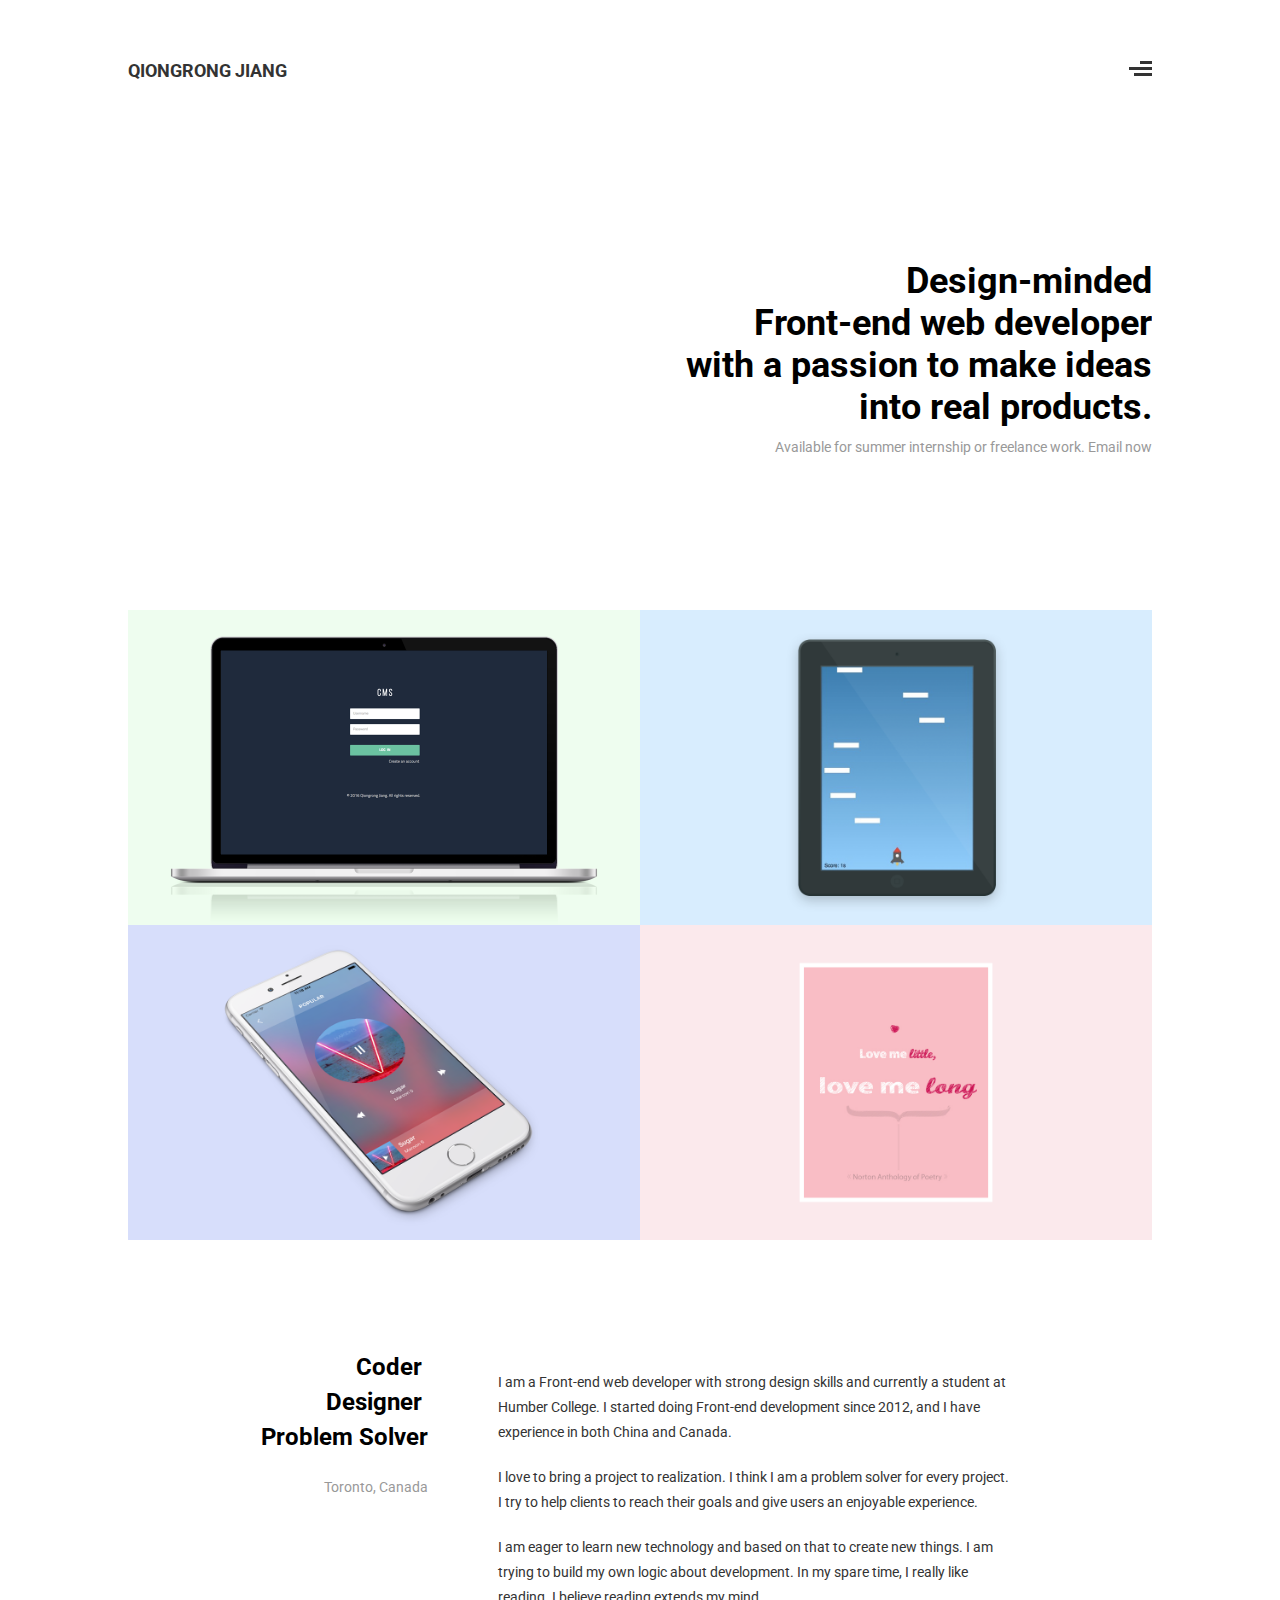
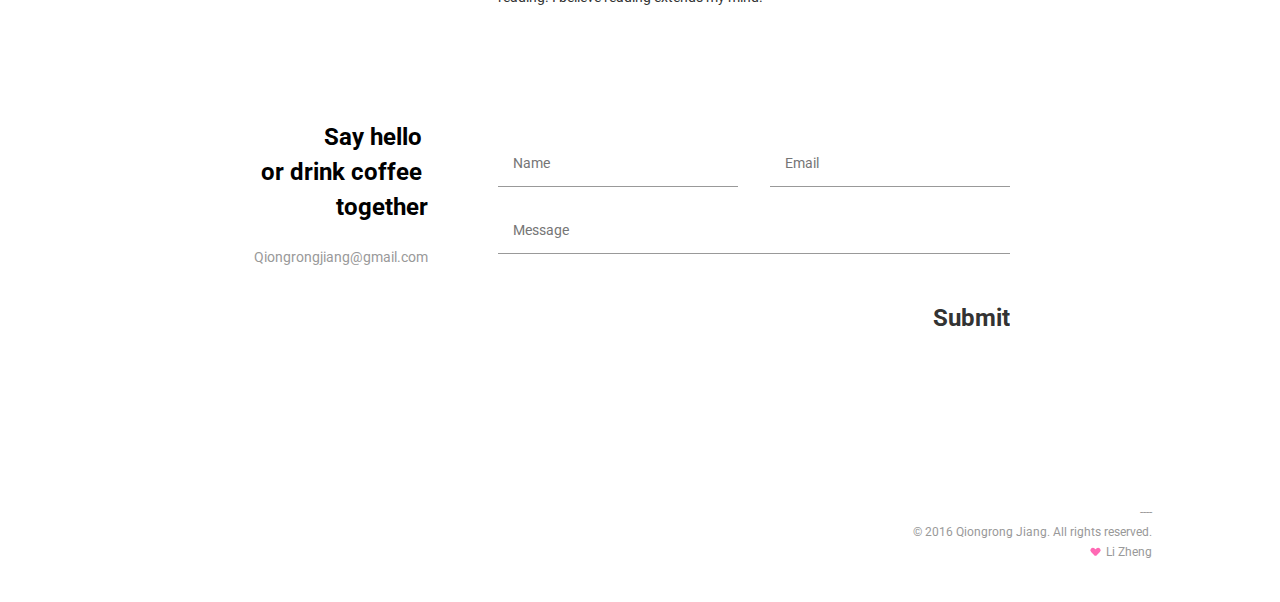
==== index.html @ fb18b901 "first commit" ====
<!DOCTYPE html>
<html lang="en">
<head>
	<meta charset="UTF-8">
	<title>Qiongrong Jiang - Portfolio</title>
	<link href='https://fonts.googleapis.com/css?family=Roboto:400,300,500,700' rel='stylesheet' type='text/css'>
	<link rel="stylesheet" href="css/main.css">
</head>
<body>
	<main class="main-wrapper">
		<!-- main header -->
		<header class="main-header">
			<a href="http://qiongrongjiang.com/" class="logo">QIONGRONG JIANG</a>
			<nav class="main-nav">
				<ul class="nav__list">
					<li>
						<a href="#work" class="line-through">Work</a>
					</li>
					<li>
						<a href="#about" class="line-through">About</a>
					</li>
					<li>
						<a href="#contact" class="line-through">Contact</a>
					</li>
				</ul>
				<ul class="nav__icon">
					<li class="icon__line icon--top transition"></li>
					<li class="icon__line icon--mid transition"></li>
					<li class="icon__line icon--bottom transition"></li>
					<li class="icon__arrow"></li>
				</ul>
			</nav>
		</header>

		<!-- main content -->
		<div class="main-content">
			<!-- intro -->
			<div class="content__intro float--right text-align--right color--darkgrey">
				<h2>Design-minded<br>Front-end web developer<br>with a passion to make ideas<br>into real products. </h2>
				<p>Available for summer internship or freelance work. <a href="mailto:qiongrongjiang@gmail.com" class="line-through">Email</a> now</p>
			</div>
			<!-- work -->
			<ul class="work__list clear--both" id="work">
				<li class="work__showcase float--left">
					<a href="cms.html">
						<img src="img/cms.png" alt="">
						<div class="work__info">
							<h3>Custom CMS</h3>
							<p>----</p>
							<p>HTML5 , PHP</p>
						</div>
					</a>
				</li>
				<li class="work__showcase float--left">
					<a href="http://qiongrongjiang.com/rocket">
						<img src="img/game.png" alt="">
						<div class="work__info">
							<h3>Rock Rocket</h3>
							<p>----</p>
							<p>CSS3 Canvas , JQuery</p>
						</div>
					</a>
				</li>
				<li class="work__showcase float--left">
					<a href="music.html">
						<img src="img/music.png" alt="">
						<div class="work__info">
							<h3>Music App</h3>
							<p>----</p>
							<p>App Design , Swift</p>
						</div>
					</a>
				</li>
				<li class="work__showcase float--left">
					<a href="poster.html">
						<img src="img/poster.png" alt="">
						<div class="work__info">
							<h3>Typography Poster</h3>
							<p>----</p>
							<p>Typography Design , Photoshop</p>
						</div>
					</a>
				</li>
			</ul>
			<!-- about -->
			<div class="main-sub" id="about">
				<aside class="sub-sidebar float--left text-align--right color--darkgrey">
					<h2>Coder <br>Designer <br>Problem Solver</h2>
					<p>Toronto, Canada</p>
				</aside>
				<div class="sub-content float--left">
					<p>I am a Front-end web developer with strong design skills and currently a student at Humber College. I started doing Front-end development since 2012, and I have experience in both China and Canada.</p>
					<p>I love to bring a project to realization. I think I am a problem solver for every project. I try to help clients to reach their goals and give users an enjoyable experience.</p>
					<p>I am eager to learn new technology and based on that to create new things. I am trying to build my own logic about development. In my spare time, I really like reading. I believe reading extends my mind.</p>
				</div>
			</div>
			<!-- contact -->
			<div class="main-sub" id="contact">
				<aside class="sub-sidebar float--left text-align--right color--darkgrey">
					<h2>Say hello <br>or drink coffee <br>together</h2>
					<p><a href="mailto:qiongrongjiang@gmail.com">Qiongrongjiang@gmail.com</a></p>
				</aside>
				<div class="sub-content float--left">
					<form action="" class="contact__form">
						<input type="text" placeholder="Name" class="contact__input input--short float--left">
						<input type="text" placeholder="Email" class="contact__input input--short float--right">
						<input type="text" placeholder="Message" class="contact__input input--long">
						<input type="submit" name="Submit" class="contact__submit float--right">
					</form>
				</div>
			</div>
		</div>
		
		<!-- main footer -->
		<footer class="main-footer text-align--right color--darkgrey">
			<p>----</p>
			<p class="footer__copyright">© 2016 Qiongrong Jiang. All rights reserved.</p>
			<p><a href="http://mao.li/" title="I Love U" class="footer__link iloveu hover__color--pink"><span class="myheart background--pink"></span>Li Zheng</a></p>
		</footer>
	</main>
	<script src="http://code.jquery.com/jquery-1.12.0.min.js"></script>
	<script src="js/main.js"></script>
</body>
</html>
---- css/main.css ----
/***************
	Basics
***************/
*{
	padding: 0;
	margin: 0;
	font-family: 'Roboto', sans-serif;
}
a{
	text-decoration: none;
}
li{
	list-style: none;
}
p{
	line-height: 25px;
}
.clear--both{
	clear: both;
}
.float--left{
	float: left;
}
.float--right{
	float: right;
}
.text-align--right{
	text-align: right;
}
.transition{
	-webkit-transition: all 0.3s ease-in-out;
	-moz-transition: all 0.3s ease-in-out;
	-ms-transition: all 0.3s ease-in-out;
	-o-transitio: all 0.3s ease-in-out;
	transition: all 0.3s ease-in-out;
}
.line-through{
	z-index: 0;
}
.line-through:before{
	border-bottom: 2px solid #ff69b4;
	content: "";
	height: 50%;
	width: 0%;
	z-index: -99;
	-webkit-transition: width 0.4s ease-in-out;
	-moz-transition: width 0.4s ease-in-out;
	-ms-transition: width 0.4s ease-in-out;
	-o-transitio: width 0.4s ease-in-out;
	transition: width 0.4s ease-in-out;
}

/***************
	Commons
***************/
a,
.color--darkgrey p{
	color: #999;
}
p,
h3,
.logo,
.contact__submit{
	color: #333;
}
.hover__color--pink:hover,
.color--pink{
	color: #ff69b4;
}
p,
.main-nav,
.contact__input{
	font-size: 14px;
}
h3,
.contact__submit{
	font-size: 24px;
}
.main-wrapper,
.hero-img{
	width: 1024px;
}
.main-header,
.main-footer{
	height: 100px;
}
.line-through--active:before,
.line-through:hover:before,
.work__showcase:before{
	width: 100%;
}
.nav__icon,
.icon--mid,
.nav__icon:hover .icon__line,
.icon__line:hover,
.icon__line--animate__width{
	width: 23px;
}
.work__showcase,
.work__list img,
.work__info,
.sub-content{
	width: 512px;
}
.nav__icon,
.line-through,
.work__showcase,
.footer__link{
	position: relative;
}
.line-through:before,
.nav__icon li,
.work__showcase:before,
.work__info,
.myheart:before,
.myheart:after{
	position: absolute;
}
.icon--top,
.myheart:before,
.myheart:after{
	top: 3px;
}
.icon--mid,
.icon__line--animate__top{
	top: 9px;
}
.main-header,
.main-nav,
.nav__list{
	display: flex;
}
.icon__arrow,
.nav__list li{
	display: none;
}
.nav__list--show li,
.work__showcase:before,
.work__list img,
.contact__submit{
	display: block;
}
.nav__icon,
.work__showcase,
.contact__submit{
	cursor: pointer;
}
.work__list,
.content__intro,
.main-sub{
	overflow: hidden;
}
.work__showcase:before,
.work__info{
	opacity: 0;
}
.work__showcase,
.work__showcase:hover:before,
.work__showcase:hover .work__info{
	opacity: 1;
}
.main-sub p,
.contact__input{
	margin-top: 20px;
}
.myheart:before,
.myheart:after{
	content: "";
	background: #ff69b4;
	width: 5px;
	height: 8px;
	border-radius: 10px 10px 0 0;
}
.main-footer p,
.footer__link{
	font-size: 12px;
	line-height: 20px;
}
/***************
   Main Content
***************/
.main-wrapper{
	margin: 0 auto;
}

/***************
   	Header
***************/
.main-header{
	margin: 50px 0;
	justify-content: space-between;
}
.logo{
	font-size: 18px;
	font-weight: bold;
	margin-top: 10px;
}
nav a{
	color:#666;
}
.nav__icon{
	height: 21px;
	margin-top: 8px;
}
.icon__line{
	height: 3px;
	background: #333;
	-webkit-transition: all 0.3s ease-in-out;
	-moz-transition: all 0.3s ease-in-out;
	-o-transition: all 0.3s ease-in-out;
	transition: all 0.3s ease-in-out;
	right: 0;
}
.icon--top{
	width: 12px;
}
.icon--bottom{
	width: 18px;
	top: 15px;
}
.icon__arrow{
	width: 5px;
	height: 5px;
	border-right: 2px solid #333;
	border-top: 2px solid #333;
	-webkit-transform: rotate(-135deg);
	-moz-transform: rotate(-135deg);
	-ms-transform: rotate(-135deg);
	-o-transform: rotate(-135deg);
	transform: rotate(-135deg);
	top: 7px;
	left: 0;
}
.nav__icon:hover .icon__line,
.icon__line:hover{
	-webkit-transition: all 0.3s ease-in-out;
	-moz-transition: all 0.3s ease-in-out;
	-o-transition: all 0.3s ease-in-out;
	transition: all 0.3s ease-in-out;
}
.rotate{
	-webkit-transform: rotate(-180deg);
	-ms-transform: rotate(-180deg);
	-o-transform: rotate(-180deg);
	transform: rotate(-180deg);
}
.rotate-oppsite{
	-webkit-transform: rotate(180deg);
	-ms-transform: rotate(180deg);
	-o-transform: rotate(180deg);
	transform: rotate(180deg);
}
.nav__list{
	margin-right: 50px;
}
.nav__list li{
	margin: 10px 20px;
}
.nav__list--show,
.nav__list--show li{
	margin-right: 0;
}

/****
intro
***/
.content__intro{
	margin: 60px 0 150px;
	width: 700px;
}
.content__intro h2{
	font-size: 36px;
	margin-bottom: 7px;
}
.content__intro .line-through:before{
	height: 75%;
}

/****
work
***/

.work__showcase{
	height: 315px;
	margin-top: 0;
}
.work__showcase:before{
	content: "";
	height: 100%;
	background: white;
	-webkit-transition: all 0.5s ease-in-out;
	-o-transition: all 0.5s ease-in-out;
	transition: all 0.5s ease-in-out;
}
.work__info{
	top: 40%;
	left: 0;
	text-align: center;
	-webkit-transition: all 0.5s ease-in-out;
	-o-transition: all 0.5s ease-in-out;
	transition: all 0.5s ease-in-out;
}

/***************
main sub content
***************/
.main-sub{
	margin-top: 110px;
}
.sub-sidebar{
	width: 300px;
	margin-right: 70px;
}
.sub-sidebar h2{
	line-height: 35px;
}

/****
contact
***/
.contact__input{
	border:none;
	border-bottom: 1px solid #999;
	padding: 15px;
	outline: none;
}
.contact__submit{
	border:none;
	background: none;
	font-weight: 700;
	margin-top: 50px;
}
.input--short{
	width: 210px;
}
.input--long{
	width: 482px;
}

/***********
	Footer
************/
.main-footer{
	margin-top: 170px;
}
.myheart{
	display: inline-block;
	width: 10px;
	height: 9px;
}
.myheart:before{
	left: -1px;
	-webkit-transform: rotate(-45deg);
	-moz-transform: rotate(-45deg);
	-ms-transform: rotate(-45deg);
	-o-transform: rotate(-45deg);
	transform: rotate(-45deg);
	-webkit-transform-origin: 0 100%;
	-moz-transform-origin: 0 100%;
	-ms-transform-origin: 0 100%;
	-o-transform-origin: 0 100%;
	transform-origin: 0 100%;
}
.myheart:after{
	left: -5px;
	-webkit-transform: rotate(45deg);
	-moz-transform: rotate(45deg);
	-ms-transform: rotate(45deg);
	-o-transform: rotate(45deg);
	transform: rotate(45deg);
	-webkit-transform-origin: 100% 100%;
	-moz-transform-origin: 100% 100%;
	-ms-transform-origin: 100% 100%;
	-o-transform-origin: 100% 100%;
	transform-origin: 100% 100%;
}
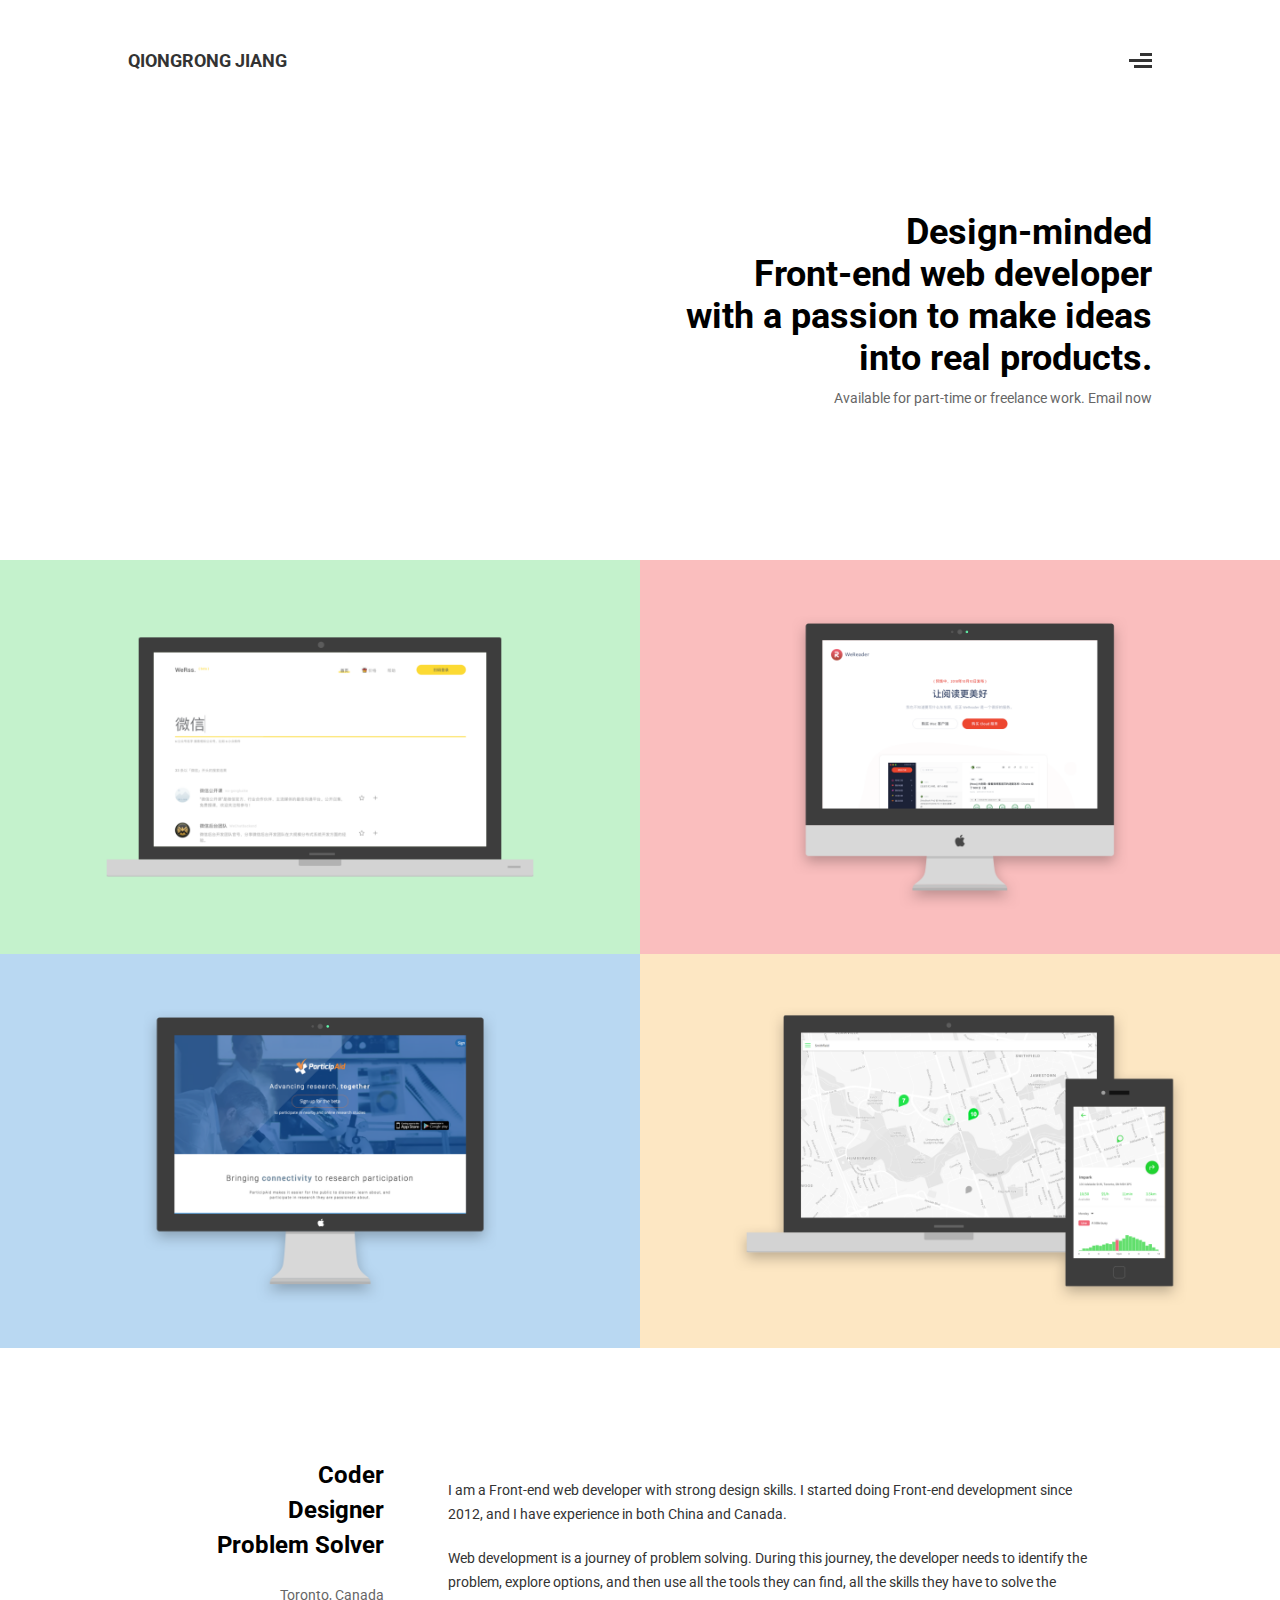
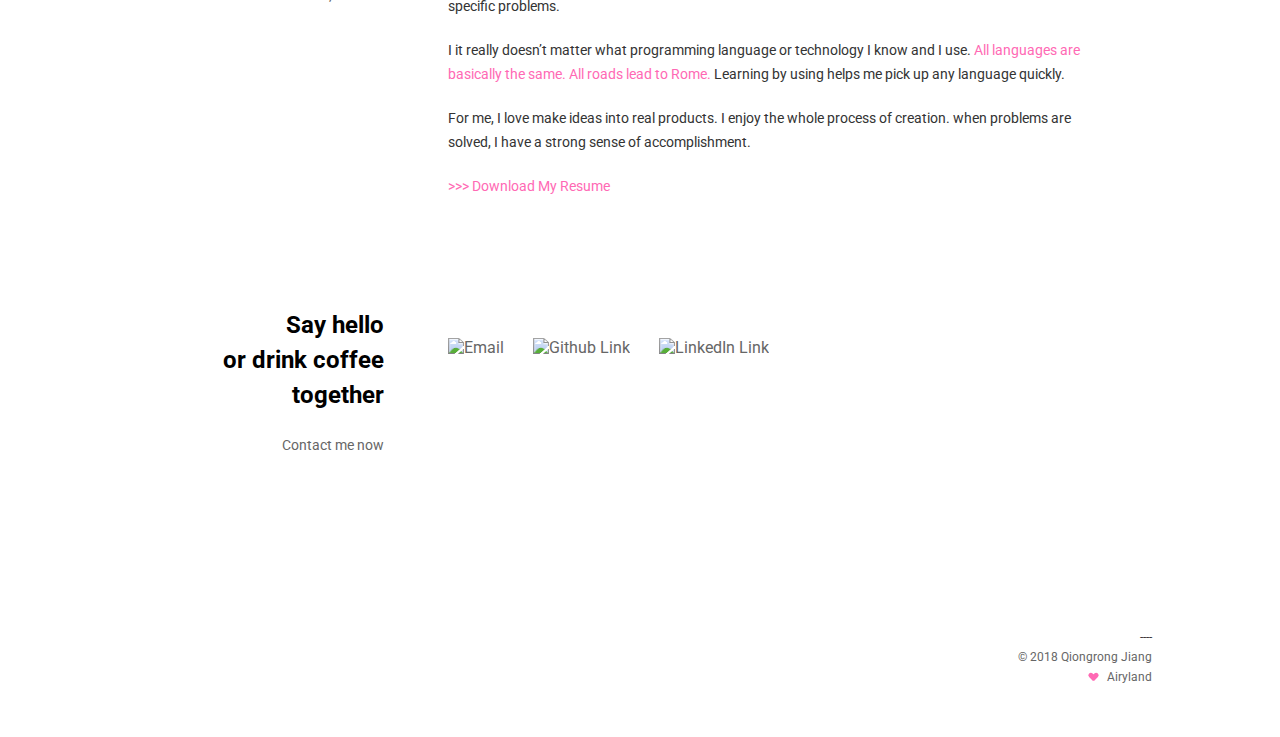
==== commit cc3157db: "tweaks" ====
--- a/index.html
+++ b/index.html
@@ -1,128 +1,256 @@
 <!DOCTYPE html>
 <html lang="en">
-<head>
-	<meta charset="UTF-8">
-	<title>Qiongrong Jiang - Portfolio</title>
-	<link href='https://fonts.googleapis.com/css?family=Roboto:400,300,500,700' rel='stylesheet' type='text/css'>
-	<link rel="stylesheet" href="css/main.css">
-</head>
-<body>
-	<main class="main-wrapper">
-		<!-- main header -->
-		<header class="main-header">
-			<a href="http://qiongrongjiang.com/" class="logo">QIONGRONG JIANG</a>
-			<nav class="main-nav">
-				<ul class="nav__list">
-					<li>
-						<a href="#work" class="line-through">Work</a>
-					</li>
-					<li>
-						<a href="#about" class="line-through">About</a>
-					</li>
-					<li>
-						<a href="#contact" class="line-through">Contact</a>
-					</li>
-				</ul>
-				<ul class="nav__icon">
-					<li class="icon__line icon--top transition"></li>
-					<li class="icon__line icon--mid transition"></li>
-					<li class="icon__line icon--bottom transition"></li>
-					<li class="icon__arrow"></li>
-				</ul>
-			</nav>
-		</header>
-
-		<!-- main content -->
-		<div class="main-content">
-			<!-- intro -->
-			<div class="content__intro float--right text-align--right color--darkgrey">
-				<h2>Design-minded<br>Front-end web developer<br>with a passion to make ideas<br>into real products. </h2>
-				<p>Available for summer internship or freelance work. <a href="mailto:qiongrongjiang@gmail.com" class="line-through">Email</a> now</p>
+	<head>
+		<meta charset="UTF-8">
+		<meta name="viewport" content="width=device-width,initial-scale=1,user-scalable=0">
+		<title>Qiongrong Jiang - Portfolio</title>
+		<link href='https://fonts.googleapis.com/css?family=Roboto:400,300,500,700' rel='stylesheet' type='text/css'>
+		<link rel="stylesheet" href="css/main.css">
+	</head>
+
+	<body>
+		<main class="main-wrapper">
+			<!-- main header -->
+			<header class="main-header container">
+				<a
+					href="http://qiongrongjiang.com/"
+					class="logo">
+					QIONGRONG JIANG
+				</a>
+
+				<nav class="main-nav">
+					<a
+						href="#work"
+						class="line-through nav__item">
+						Work
+					</a>
+
+					<a
+						href="#about"
+						class="line-through nav__item">
+						About
+					</a>
+
+					<a
+						href="#contact"
+						class="line-through nav__item">
+						Contact
+					</a>
+
+					<ul class="nav__icon">
+						<li class="icon__line icon--top"></li>
+						<li class="icon__line icon--mid"></li>
+						<li class="icon__line icon--bottom"></li>
+						<li class="icon__arrow"></li>
+					</ul>
+				</nav>
+			</header>
+
+			<!-- main content -->
+			<div class="main-content">
+				<!-- intro -->
+				<div class="content__slogan container">
+					<div class="content__intro">
+						<h2>
+							Design-minded<br>Front-end web developer<br>with a passion to make ideas<br>into real products.
+						</h2>
+
+						<p class="caption">
+							Available for part-time or freelance work.
+							<a
+								href="mailto:qiongrongjiang@gmail.com"
+								class="line-through">Email</a>
+							now
+						</p>
+					</div>
+				</div>
+
+				<!-- work -->
+				<div
+					class="work__list"
+					id="work">
+					<div class="work__showcase">
+						<a
+							href="https://werss.app/"
+							target="_blank">
+							<img
+								src="img/werss.png"
+								alt="WeRss">
+
+							<div class="work__info">
+								<h3>WeRss</h3>
+								<p>----</p>
+								<p>Design , Vue.js</p>
+							</div>
+						</a>
+					</div>
+
+					<div class="work__showcase">
+						<a
+							href="https://wereader.app/"
+							target="_blank">
+							<img
+								src="img/wereader.png"
+								alt="WeReader">
+
+							<div class="work__info">
+								<h3>WeReader</h3>
+								<p>----</p>
+								<p>Design , Electron , Vue.js</p>
+							</div>
+						</a>
+					</div>
+
+					<div class="work__showcase">
+						<a href="participaid.html">
+							<img
+								src="img/participaid.png"
+								alt="ParticipAid">
+
+							<div class="work__info">
+								<h3>ParticipAid</h3>
+								<p>----</p>
+								<p>JQuery , Twig , Symfony</p>
+							</div>
+						</a>
+					</div>
+
+					<div class="work__showcase">
+						<a href="espacio.html">
+							<img
+								src="img/espacio.png"
+								alt="Espacio">
+
+							<div class="work__info">
+								<h3>Espacio</h3>
+								<p>----</p>
+								<p>Vue.js , Webpack , Node.js</p>
+							</div>
+						</a>
+					</div>
+				</div>
+
+				<!-- about -->
+				<div
+					class="main-sub"
+					id="about">
+					<aside class="sub-sidebar">
+						<h2>
+							Coder<br>Designer<br>Problem Solver
+						</h2>
+
+						<p class="caption">
+							Toronto, Canada
+						</p>
+					</aside>
+
+					<div class="sub-content">
+						<p>
+							I am a Front-end web developer with strong design skills. I started doing Front-end development since 2012, and I have experience in both China and Canada.
+						</p>
+
+						<p>
+							Web development is a journey of problem solving. During this journey, the developer needs to identify the problem, explore options, and then use all the tools they can find, all the skills they have to solve the specific problems.
+						</p>
+
+						<p>
+							I it really doesn’t matter what programming language or technology I know and I use. <span class="color--pink">All languages ​​are basically the same. All roads lead to Rome.</span> Learning by using helps me pick up any language quickly.
+						</p>
+
+						<p>
+							For me, I love make ideas into real products. I enjoy the whole process of creation. when problems are solved, I have a strong sense of accomplishment.
+						</p>
+
+						<p>
+							<a
+								href="http://qiongrongjiang.com/qiongrongjiang_resume.pdf"
+								class="color--pink"
+								target="_blank">
+								>>> Download My Resume
+							</a>
+						</p>
+					</div>
+				</div>
+
+				<!-- contact -->
+				<div
+					class="main-sub"
+					id="contact">
+					<aside class="sub-sidebar">
+						<h2>
+							Say hello<br>or drink coffee<br>together
+						</h2>
+
+						<p class="caption">
+							Contact me now
+						</p>
+					</aside>
+
+					<div class="sub-content">
+						<ul class="contact__list">
+							<li class="contact__item">
+								<a
+									href="mailto:qiongrongjiang@gmail.com"
+									title="Email">
+									<img
+										src="img/email.png"
+										alt="Email"
+										width="50">
+								</a>
+							</li>
+
+							<li class="contact__item">
+								<a
+									href="https://github.com/QiongrongJiang"
+									title="Github"
+									target="_blank">
+									<img
+										src="img/github.png"
+										alt="Github Link"
+										width="50">
+								</a>
+							</li>
+
+							<li class="contact__item">
+								<a
+									href="https://www.linkedin.com/in/qiongrongjiang/"
+									title="LinkedIn"
+									target="_blank">
+									<img
+										src="img/linkedin.png"
+										alt="LinkedIn Link"
+										width="50">
+								</a>
+							</li>
+						</ul>
+					</div>
+				</div>
 			</div>
-			<!-- work -->
-			<ul class="work__list clear--both" id="work">
-				<li class="work__showcase float--left">
-					<a href="cms.html">
-						<img src="img/cms.png" alt="">
-						<div class="work__info">
-							<h3>Custom CMS</h3>
-							<p>----</p>
-							<p>HTML5 , PHP</p>
-						</div>
-					</a>
-				</li>
-				<li class="work__showcase float--left">
-					<a href="http://qiongrongjiang.com/rocket">
-						<img src="img/game.png" alt="">
-						<div class="work__info">
-							<h3>Rock Rocket</h3>
-							<p>----</p>
-							<p>CSS3 Canvas , JQuery</p>
-						</div>
-					</a>
-				</li>
-				<li class="work__showcase float--left">
-					<a href="music.html">
-						<img src="img/music.png" alt="">
-						<div class="work__info">
-							<h3>Music App</h3>
-							<p>----</p>
-							<p>App Design , Swift</p>
-						</div>
-					</a>
-				</li>
-				<li class="work__showcase float--left">
-					<a href="poster.html">
-						<img src="img/poster.png" alt="">
-						<div class="work__info">
-							<h3>Typography Poster</h3>
-							<p>----</p>
-							<p>Typography Design , Photoshop</p>
-						</div>
-					</a>
-				</li>
-			</ul>
-			<!-- about -->
-			<div class="main-sub" id="about">
-				<aside class="sub-sidebar float--left text-align--right color--darkgrey">
-					<h2>Coder -<br>Designer -<br>Problem Solver</h2>
-					<p>Toronto, Canada</p>
-				</aside>
-				<div class="sub-content float--left">
-					<p>I am a Front-end web developer with strong design skills and currently a student at Humber College. I started doing Front-end development since 2012, and I have experience in both China and Canada.</p>
-					<p>I love to bring a project to realization. I think I am a problem solver for every project. I try to help clients to reach their goals and give users an enjoyable experience.</p>
-					<p>I am eager to learn new technology and based on that to create new things. I am trying to build my own logic about development. In my spare time, I really like reading. I believe reading extends my mind.</p>
-				</div>
-			</div>
-			<!-- contact -->
-			<div class="main-sub" id="contact">
-				<aside class="sub-sidebar float--left text-align--right color--darkgrey">
-					<h2>Say hello -<br>or drink coffee -<br>together</h2>
-					<p><a href="mailto:qiongrongjiang@gmail.com">Qiongrongjiang@gmail.com</a></p>
-				</aside>
-				<div class="sub-content float--left">
-					<form action="" class="contact__form">
-						<input type="text" placeholder="Name" class="contact__input input--short float--left">
-						<input type="text" placeholder="Email" class="contact__input input--short float--right">
-						<input type="text" placeholder="Message" class="contact__input input--long">
-						<input type="submit" name="Submit" class="contact__submit float--right">
-					</form>
-				</div>
-			</div>
-		</div>
-		
-		<!-- main footer -->
-		<footer class="main-footer text-align--right color--darkgrey">
-			<p>----</p>
-			<p class="footer__copyright">© 2016 Qiongrong Jiang. All rights reserved.</p>
-			<p><a href="http://mao.li/" title="I Love U" class="footer__link iloveu hover__color--pink"><span class="myheart background--pink"></span>Li Zheng</a></p>
-		</footer>
-	</main>
-	<script src="http://code.jquery.com/jquery-1.12.0.min.js"></script>
-	<script src="js/main.js"></script>
-</body>
-</html>+
+			<!-- main footer -->
+			<footer class="main-footer container">
+				<p>
+					----
+				</p>
+
+				<p class="caption">
+					© 2018 Qiongrong Jiang
+				</p>
+
+				<p>
+					<a
+						href="https://github.com/airyland/vux"
+						title="I Love U"
+						class="footer__link iloveu hover__color--pink"
+						target="_blank">
+						<span class="myheart background--pink"></span>
+						Airyland
+					</a>
+				</p>
+			</footer>
+		</main>
+
+		<script src="http://code.jquery.com/jquery-1.12.0.min.js"></script>
+		<script src="js/main.js"></script>
+	</body>
+</html>
--- a/css/main.css
+++ b/css/main.css
@@ -1,45 +1,52 @@
 /***************
 	Basics
 ***************/
-*{
+* {
 	padding: 0;
 	margin: 0;
 	font-family: 'Roboto', sans-serif;
 }
-a{
+
+a {
 	text-decoration: none;
 }
-li{
+
+li {
 	list-style: none;
 }
-p{
-	line-height: 25px;
-}
-.clear--both{
-	clear: both;
-}
-.float--left{
-	float: left;
-}
-.float--right{
-	float: right;
-}
-.text-align--right{
-	text-align: right;
-}
-.transition{
-	-webkit-transition: all 0.3s ease-in-out;
-	-moz-transition: all 0.3s ease-in-out;
-	-ms-transition: all 0.3s ease-in-out;
-	-o-transitio: all 0.3s ease-in-out;
-	transition: all 0.3s ease-in-out;
-}
-.line-through{
+
+p {
+	line-height: 24px;
+}
+
+h3 {
+	font-size: 24px;
+}
+
+.flexbox {
+	display: flex;
+}
+
+.container {
+	max-width: 1024px;
+	padding: 0 25px;
+	margin: 0 auto;
+}
+
+a,
+.caption {
+	color: #666;
+}
+
+.line-through {
+	position: relative;
 	z-index: 0;
 }
-.line-through:before{
+
+.line-through:before {
 	border-bottom: 2px solid #ff69b4;
 	content: "";
+	position: absolute;
 	height: 50%;
 	width: 0%;
 	z-index: -99;
@@ -50,159 +57,87 @@
 	transition: width 0.4s ease-in-out;
 }
 
+.line-through--active:before,
+.line-through:hover:before {
+	width: 100%;
+}
+
 /***************
 	Commons
 ***************/
-a,
-.color--darkgrey p{
-	color: #999;
-}
 p,
 h3,
-.logo,
-.contact__submit{
+.logo {
 	color: #333;
 }
+
 .hover__color--pink:hover,
 .color--pink{
 	color: #ff69b4;
 }
+
 p,
-.main-nav,
-.contact__input{
+.main-nav {
 	font-size: 14px;
 }
-h3,
-.contact__submit{
-	font-size: 24px;
-}
-.main-wrapper,
-.hero-img{
-	width: 1024px;
-}
-.main-header,
-.main-footer{
-	height: 100px;
-}
-.line-through--active:before,
-.line-through:hover:before,
-.work__showcase:before{
+
+.hero-img {
+	height: 100%;
 	width: 100%;
 }
-.nav__icon,
-.icon--mid,
-.nav__icon:hover .icon__line,
-.icon__line:hover,
-.icon__line--animate__width{
-	width: 23px;
-}
-.work__showcase,
-.work__list img,
-.work__info,
-.sub-content{
-	width: 512px;
-}
-.nav__icon,
-.line-through,
-.work__showcase,
-.footer__link{
-	position: relative;
-}
-.line-through:before,
-.nav__icon li,
-.work__showcase:before,
-.work__info,
-.myheart:before,
-.myheart:after{
-	position: absolute;
-}
-.icon--top,
-.myheart:before,
-.myheart:after{
-	top: 3px;
-}
-.icon--mid,
-.icon__line--animate__top{
-	top: 9px;
-}
-.main-header,
-.main-nav,
-.nav__list{
-	display: flex;
-}
+
+.mobile-nav,
 .icon__arrow,
-.nav__list li{
+.nav__item {
 	display: none;
 }
-.nav__list--show li,
-.work__showcase:before,
-.work__list img,
-.contact__submit{
+
+.sec-nav__item {
 	display: block;
 }
-.nav__icon,
-.work__showcase,
-.contact__submit{
-	cursor: pointer;
-}
-.work__list,
-.content__intro,
-.main-sub{
-	overflow: hidden;
-}
-.work__showcase:before,
-.work__info{
-	opacity: 0;
-}
-.work__showcase,
-.work__showcase:hover:before,
-.work__showcase:hover .work__info{
-	opacity: 1;
-}
-.main-sub p,
-.contact__input{
-	margin-top: 20px;
-}
-.myheart:before,
-.myheart:after{
-	content: "";
-	background: #ff69b4;
-	width: 5px;
-	height: 8px;
-	border-radius: 10px 10px 0 0;
-}
-.main-footer p,
-.footer__link{
-	font-size: 12px;
-	line-height: 20px;
-}
+
 /***************
    Main Content
 ***************/
-.main-wrapper{
+.main-wrapper {
 	margin: 0 auto;
+	max-width: 1440px;
 }
 
 /***************
    	Header
 ***************/
-.main-header{
-	margin: 50px 0;
+.main-header {
+	display: flex;
+	margin-top: 50px;
+	margin-bottom: 80px;
 	justify-content: space-between;
 }
-.logo{
+
+.logo {
 	font-size: 18px;
 	font-weight: bold;
-	margin-top: 10px;
-}
-nav a{
-	color:#666;
-}
-.nav__icon{
+	/* margin-top: 10px; */
+}
+
+.main-nav {
+	display: flex;
+	align-items: center;
+}
+
+.nav__item {
+	margin: 0 20px;
+}
+
+.nav__icon {
 	height: 21px;
-	margin-top: 8px;
-}
-.icon__line{
+	margin-left: 50px;
+	cursor: pointer;
+	position: relative;
+}
+
+.icon__line {
+	position: absolute;
 	height: 3px;
 	background: #333;
 	-webkit-transition: all 0.3s ease-in-out;
@@ -211,14 +146,18 @@
 	transition: all 0.3s ease-in-out;
 	right: 0;
 }
-.icon--top{
+
+.icon--top {
 	width: 12px;
 }
-.icon--bottom{
+
+.icon--bottom {
 	width: 18px;
 	top: 15px;
 }
-.icon__arrow{
+
+.icon__arrow {
+	position: absolute;
 	width: 5px;
 	height: 5px;
 	border-right: 2px solid #333;
@@ -231,48 +170,58 @@
 	top: 7px;
 	left: 0;
 }
+
+.icon--top {
+	top: 3px;
+}
+
+.icon--mid,
+.icon__line--animate__top {
+	top: 9px;
+}
+
+.nav__icon,
+.icon--mid,
 .nav__icon:hover .icon__line,
-.icon__line:hover{
-	-webkit-transition: all 0.3s ease-in-out;
-	-moz-transition: all 0.3s ease-in-out;
-	-o-transition: all 0.3s ease-in-out;
-	transition: all 0.3s ease-in-out;
-}
-.rotate{
+.icon__line:hover,
+.icon__line--animate__width {
+	width: 23px;
+}
+
+.rotate {
 	-webkit-transform: rotate(-180deg);
 	-ms-transform: rotate(-180deg);
 	-o-transform: rotate(-180deg);
 	transform: rotate(-180deg);
 }
-.rotate-oppsite{
+
+.rotate-oppsite {
 	-webkit-transform: rotate(180deg);
 	-ms-transform: rotate(180deg);
 	-o-transform: rotate(180deg);
 	transform: rotate(180deg);
 }
-.nav__list{
-	margin-right: 50px;
-}
-.nav__list li{
-	margin: 10px 20px;
-}
-.nav__list--show,
-.nav__list--show li{
-	margin-right: 0;
+
+.content__slogan {
+	display: flex;
+	justify-content: flex-end;
 }
 
 /****
 intro
 ***/
-.content__intro{
+.content__intro {
 	margin: 60px 0 150px;
 	width: 700px;
-}
-.content__intro h2{
+	text-align: right;
+}
+
+.content__intro h2 {
 	font-size: 36px;
 	margin-bottom: 7px;
 }
-.content__intro .line-through:before{
+
+.content__intro .line-through:before {
 	height: 75%;
 }
 
@@ -280,20 +229,33 @@
 work
 ***/
 
-.work__showcase{
-	height: 315px;
-	margin-top: 0;
-}
-.work__showcase:before{
+.work__list {
+	display: flex;
+	flex-wrap: wrap;
+}
+
+.work__list img {
+	width: 100%;
+	display: block;
+}
+
+.work__showcase {
+	position: relative;
+	width: 50%;
+	cursor: pointer;
+}
+
+.work__showcase:before {
 	content: "";
-	height: 100%;
+	display: block;
 	background: white;
 	-webkit-transition: all 0.5s ease-in-out;
 	-o-transition: all 0.5s ease-in-out;
 	transition: all 0.5s ease-in-out;
 }
-.work__info{
-	top: 40%;
+
+.work__info {
+	top: 0;
 	left: 0;
 	text-align: center;
 	-webkit-transition: all 0.5s ease-in-out;
@@ -301,54 +263,101 @@
 	transition: all 0.5s ease-in-out;
 }
 
+.work__info h3 {
+	margin-top: 22%;
+}
+
+.work__showcase:before,
+.work__info {
+	width: 100%;
+	height: 100%;
+	position: absolute;
+	opacity: 0;
+}
+
+.work__showcase,
+.work__showcase:hover:before,
+.work__showcase:hover .work__info{
+	opacity: 1;
+}
+
 /***************
 main sub content
 ***************/
-.main-sub{
+.main-sub {
+	display: flex;
 	margin-top: 110px;
 }
-.sub-sidebar{
-	width: 300px;
-	margin-right: 70px;
-}
-.sub-sidebar h2{
+
+.main-sub p {
+	margin-top: 20px;
+}
+
+.sub-sidebar {
+	width: 30%;
+	margin-right: 5%;
+	text-align: right;
+}
+
+.sub-sidebar h2 {
 	line-height: 35px;
+}
+
+.sub-content {
+	width: 50%;
 }
 
 /****
 contact
 ***/
-.contact__input{
-	border:none;
-	border-bottom: 1px solid #999;
-	padding: 15px;
-	outline: none;
-}
-.contact__submit{
-	border:none;
-	background: none;
-	font-weight: 700;
-	margin-top: 50px;
-}
-.input--short{
-	width: 210px;
-}
-.input--long{
-	width: 482px;
+.contact__list {
+	margin-top: 30px;
+}
+
+.contact__item {
+	display: inline-block;
+	margin-right: 25px;
 }
 
 /***********
 	Footer
 ************/
-.main-footer{
+.main-footer {
 	margin-top: 170px;
-}
-.myheart{
+	margin-bottom: 50px;
+	text-align: right;
+	font-size: 12px;
+	line-height: 20px;
+}
+
+.main-footer p,
+.footer__link {
+	font-size: 12px;
+	line-height: 20px;
+}
+
+.footer__link{
+	position: relative;
+}
+
+.myheart {
 	display: inline-block;
 	width: 10px;
 	height: 9px;
 }
-.myheart:before{
+
+.myheart:before,
+.myheart:after {
+	content: "";
+	position: absolute;
+	top: 3px;
+	background: #ff69b4;
+	width: 5px;
+	height: 8px;
+	border-radius: 10px 10px 0 0;
+}
+
+.myheart:before {
 	left: -1px;
 	-webkit-transform: rotate(-45deg);
 	-moz-transform: rotate(-45deg);
@@ -361,7 +370,8 @@
 	-o-transform-origin: 0 100%;
 	transform-origin: 0 100%;
 }
-.myheart:after{
+
+.myheart:after {
 	left: -5px;
 	-webkit-transform: rotate(45deg);
 	-moz-transform: rotate(45deg);
@@ -374,3 +384,71 @@
 	-o-transform-origin: 100% 100%;
 	transform-origin: 100% 100%;
 }
+
+/***********
+	Responsive
+************/
+
+@media screen and (max-width: 768px) {
+	.main-wrapper {
+		padding: 0 25px;
+	}
+
+	.main-header,
+	.content__slogan {
+		padding: 0;
+	}
+
+	.main-header {
+		flex-direction: column;
+		text-align: center;
+	}
+
+	.work-page .main-header {
+		height: 50px;
+	}
+
+	.main-nav {
+		justify-content: center;
+		margin-top: 20px;
+	}
+
+	.nav__item {
+		display: block;
+	}
+
+	.nav__icon {
+		display: none;
+	}
+
+	.content__intro,
+	.sub-content,
+	.sub-sidebar,
+	.work__showcase {
+		width: 100%;
+	}
+
+	.content__intro {
+		text-align: left;
+		margin-top: 0;
+		margin-bottom: 50px;
+	}
+
+	.content__intro h2 {
+		font-size: 28px;
+	}
+
+	.main-sub {
+		flex-direction: column;
+	}
+
+	.sub-sidebar {
+		text-align: left;
+	}
+}
+
+@media screen and (max-width: 360px) {
+	.work__info h3 {
+		margin-top: 18%;
+	}
+}
